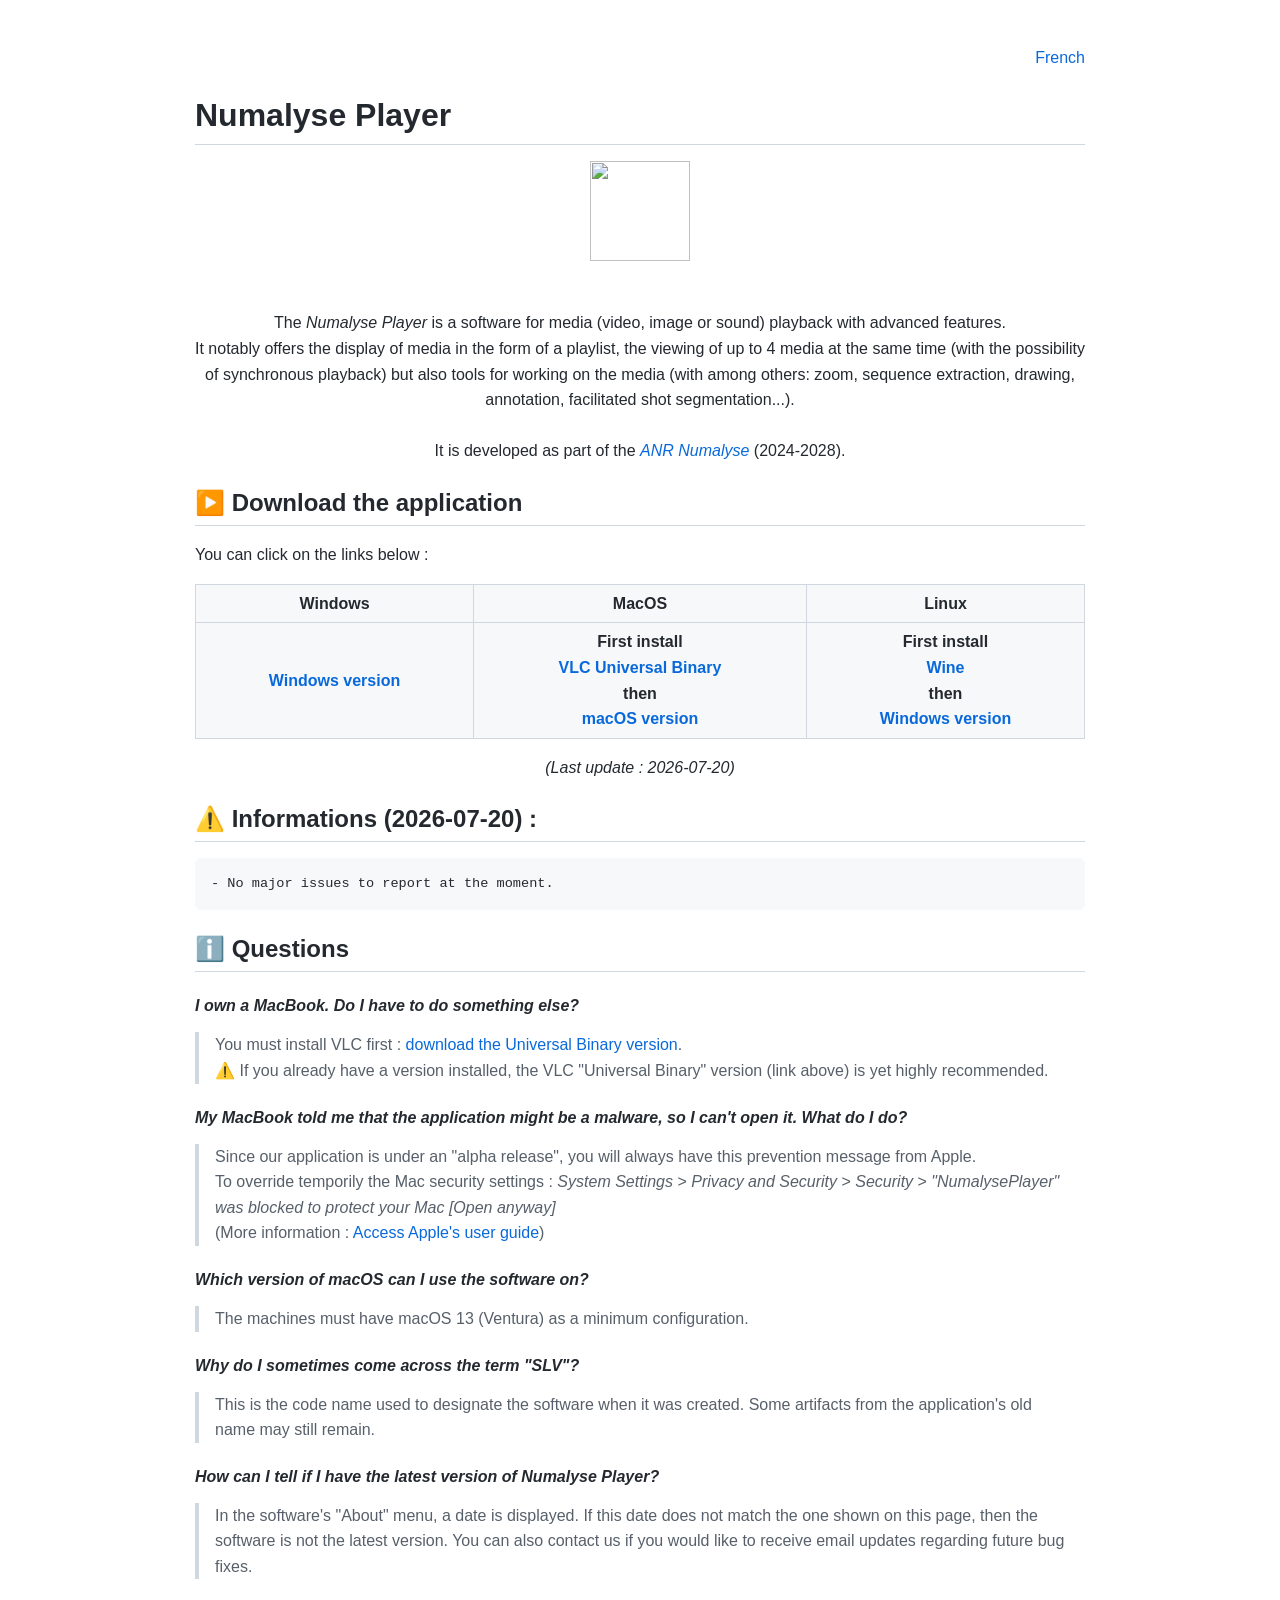
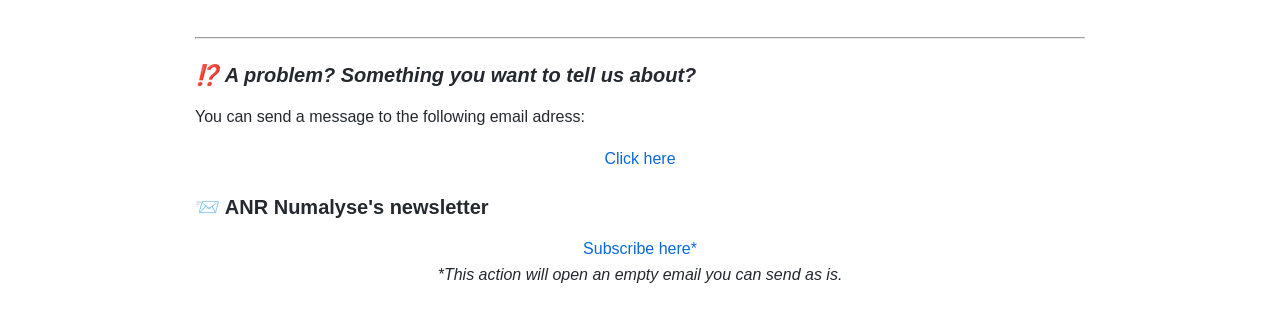
==== en/index.html @ 552baca4 "Update english trad" ====
<!doctype html>
<html>
<head>
  <meta charset="utf-8">
  <link rel="stylesheet" href="../style.css">
</head>
<body>
  <article class="markdown-body">

<div align="right"><a href="../fr/index.html">French</a></div>
    
<h1>Numalyse Player</h1>
<div align="center">

<img src="https://raw.githubusercontent.com/numalyse/SLV/refs/heads/main/Ressources/logo/numalyse_player_logo.png" width="100" height="100">

</div>

<p><br></p>
<div align="center">

The <em>Numalyse Player</em> is a software for media (video, image or sound) playback with advanced features. <br>
It notably offers the display of media in the form of a playlist, the viewing of up to 4 media at the same time (with the possibility of synchronous playback) but also tools for working on the media (with among others: zoom, sequence extraction, drawing, annotation, facilitated shot segmentation...). <br><br>
It is developed as part of the <em><a href="https://anr.fr/Projet-ANR-24-CE54-7489">ANR Numalyse</a></em> (2024-2028).

</div>


<h2>▶️ Download the application</h2>

<!-- <h4>‼️ Information for MacOS users: VLC Universal Binary is required (see Question section)</h4> -->

<p>You can click on the links below :</p>
<div align="center">

<table>
  <tr>
    <th>Windows</th>
    <th>MacOS</th>
    <th>Linux</th>
  </tr>
  <tr>
    <th><a href="https://upvdrive.univ-montp3.fr/s/sGeQYjnFTj5EQ9J">Windows version</a></th>
    <th>First install <br> <a href=https://get.videolan.org/vlc/3.0.23/macosx/vlc-3.0.23-universal.dmg>VLC Universal Binary</a> <br> then <br> <a href="https://upvdrive.univ-montp3.fr/s/RmCMfMLzSxDkB25">macOS version</a></th>
    <th>First install <br> <a href=https://doc.ubuntu-fr.org/wine>Wine</a> <br> then <br> <a href="https://upvdrive.univ-montp3.fr/s/sGeQYjnFTj5EQ9J">Windows version</a></th>
  </tr>
</table>

<em>(Last update : 2026-07-20)</em>

</div>

<h2>⚠️ Informations (2026-07-20) :</h2>
<pre>- No major issues to report at the moment.
</pre>

<h2>ℹ️ Questions</h2>

<h4><em>I own a MacBook. Do I have to do something else?</em></h4>
<blockquote>
<p>You must install VLC first : <a href=https://get.videolan.org/vlc/3.0.23/macosx/vlc-3.0.23-universal.dmg>download the Universal Binary version</a>. <br>
⚠️ If you already have a version installed, the VLC "Universal Binary" version (link above) is yet highly recommended.
</p>
</blockquote>

<h4><em>My MacBook told me that the application might be a malware, so I can't open it. What do I do?</em></h4>
<blockquote>
<p>Since our application is under an "alpha release", you will always have this prevention message from Apple. <br>
  To override temporily the Mac security settings : <i>System Settings</i> 
  > <i>Privacy and Security</i> 
  > <i>Security</i>
  > <i>"NumalysePlayer" was blocked to protect your Mac [Open anyway]</i>
  <br>
  (More information : <a href="https://support.apple.com/en-gb/102445#openanyway">Access Apple's user guide</a>)
</p>
</blockquote>

<h4><em>Which version of macOS can I use the software on?</em></h4>
<blockquote>
<p>The machines must have macOS 13 (Ventura) as a minimum configuration.
</p>
</blockquote>

<h4><em>Why do I sometimes come across the term "SLV"?</em></h4>
<blockquote>
<p>This is the code name used to designate the software when it was created. Some artifacts from the application's old name may still remain.
</p>
</blockquote>

<h4><em>How can I tell if I have the latest version of Numalyse Player?</em></h4>
<blockquote>
<p>In the software's "About" menu, a date is displayed. If this date does not match the one shown on this page, then the software is not the latest version. You can also contact us if you would like to receive email updates regarding future bug fixes.
</p>
</blockquote>

<p><br></p>

<hr>

<h3><em>⁉️ A problem? Something you want to tell us about?</em></h3>
<p>You can send a message to the following email adress:</p>
<div align="center">

 <a href="mailto:christina.maurin@umpv.fr">Click here</a>

 </div>

<h3>📨 ANR Numalyse's newsletter</h3>
<div align="center">

 <a href="mailto:abo.newsletter.numalyse@gmail.com">Subscribe here*</a>

<br>

 <i>*This action will open an empty email you can send as is.</i>
 </div>



  </article>
</body>
</html>
---- style.css ----
/* Base */
body {
  font-family: -apple-system, BlinkMacSystemFont, "Segoe UI", Helvetica, Arial, sans-serif;
  font-size: 16px;
  line-height: 1.6;
  color: #24292f;
  background-color: #ffffff;
  margin: 0;
  /* padding: 24px; */

		box-sizing: border-box;
		min-width: 200px;
		max-width: 980px;
        padding: 45px;

		margin: 0 auto;
}

/* Titres */
h1, h2, h3, h4, h5, h6 {
  font-weight: 600;
  line-height: 1.25;
  margin-top: 24px;
  margin-bottom: 16px;
}

h1 { font-size: 2em; border-bottom: 1px solid #d0d7de; padding-bottom: 0.3em; }
h2 { font-size: 1.5em; border-bottom: 1px solid #d0d7de; padding-bottom: 0.3em; }
h3 { font-size: 1.25em; }

/* Paragraphes */
p {
  margin: 0 0 16px;
}

/* Liens */
a {
  color: #0969da;
  text-decoration: none;
}

a:hover {
  text-decoration: underline;
}

/* Code inline */
code {
  font-family: ui-monospace, SFMono-Regular, Menlo, Monaco, Consolas, "Liberation Mono", monospace;
  font-size: 85%;
  background-color: rgba(175, 184, 193, 0.2);
  padding: 0.2em 0.4em;
  border-radius: 6px;
}

/* Blocs de code */
pre {
  font-family: ui-monospace, SFMono-Regular, Menlo, Monaco, Consolas, "Liberation Mono", monospace;
  font-size: 85%;
  line-height: 1.45;
  background-color: #f6f8fa;
  padding: 16px;
  border-radius: 6px;
  overflow: auto;
}

/* Blockquote */
blockquote {
  margin: 0 0 16px;
  padding: 0 1em;
  color: #57606a;
  border-left: 0.25em solid #d0d7de;
}

/* Listes */
ul, ol {
  padding-left: 2em;
  margin-bottom: 16px;
}

/* Tableaux */
table {
  border-collapse: collapse;
  width: 100%;
  margin-bottom: 16px;
}

th, td {
  border: 1px solid #d0d7de;
  padding: 6px 13px;
}

th {
  background-color: #f6f8fa;
  font-weight: 600;
}

* {
  box-sizing: border-box;
}
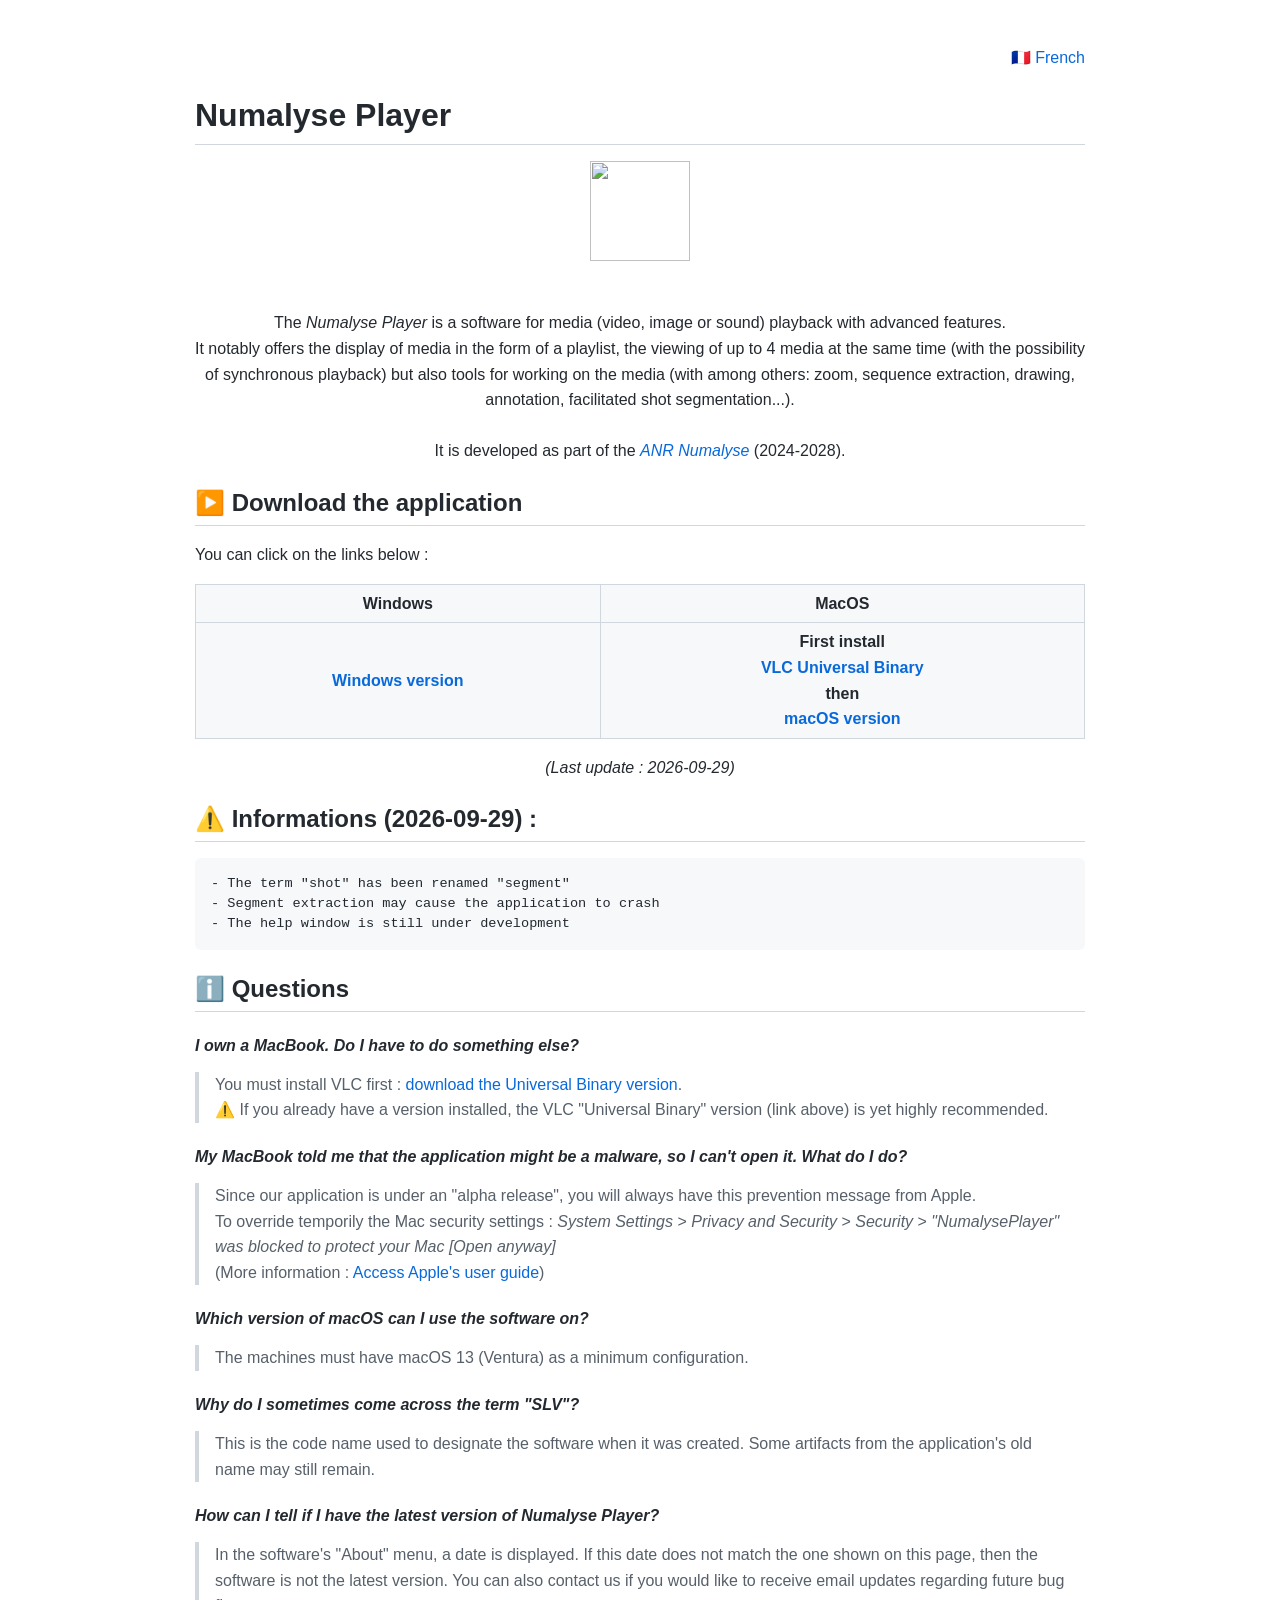
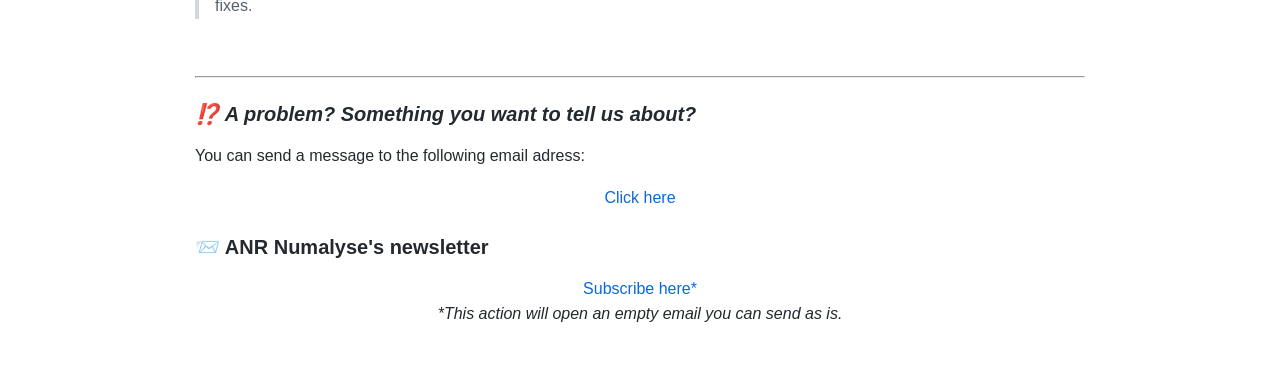
==== commit 29f31924: "Updated 26-09-29" ====
--- a/en/index.html
+++ b/en/index.html
@@ -7,7 +7,7 @@
 <body>
   <article class="markdown-body">
 
-<div align="right"><a href="../fr/index.html">French</a></div>
+<div align="right"><a href="../fr/index.html">🇫🇷 French</a></div>
     
 <h1>Numalyse Player</h1>
 <div align="center">
@@ -36,22 +36,22 @@
 <table>
   <tr>
     <th>Windows</th>
-    <th>MacOS</th>
-    <th>Linux</th>
-  </tr>
+    <th>MacOS</th></tr>
   <tr>
     <th><a href="https://upvdrive.univ-montp3.fr/s/sGeQYjnFTj5EQ9J">Windows version</a></th>
     <th>First install <br> <a href=https://get.videolan.org/vlc/3.0.23/macosx/vlc-3.0.23-universal.dmg>VLC Universal Binary</a> <br> then <br> <a href="https://upvdrive.univ-montp3.fr/s/RmCMfMLzSxDkB25">macOS version</a></th>
-    <th>First install <br> <a href=https://doc.ubuntu-fr.org/wine>Wine</a> <br> then <br> <a href="https://upvdrive.univ-montp3.fr/s/sGeQYjnFTj5EQ9J">Windows version</a></th>
   </tr>
 </table>
 
-<em>(Last update : 2026-07-20)</em>
+<em>(Last update : 2026-09-29)</em>
 
 </div>
 
-<h2>⚠️ Informations (2026-07-20) :</h2>
-<pre>- No major issues to report at the moment.
+<h2>⚠️ Informations (2026-09-29) :</h2>
+<pre>
+- The term "shot" has been renamed "segment"
+- Segment extraction may cause the application to crash
+- The help window is still under development
 </pre>
 
 <h2>ℹ️ Questions</h2>
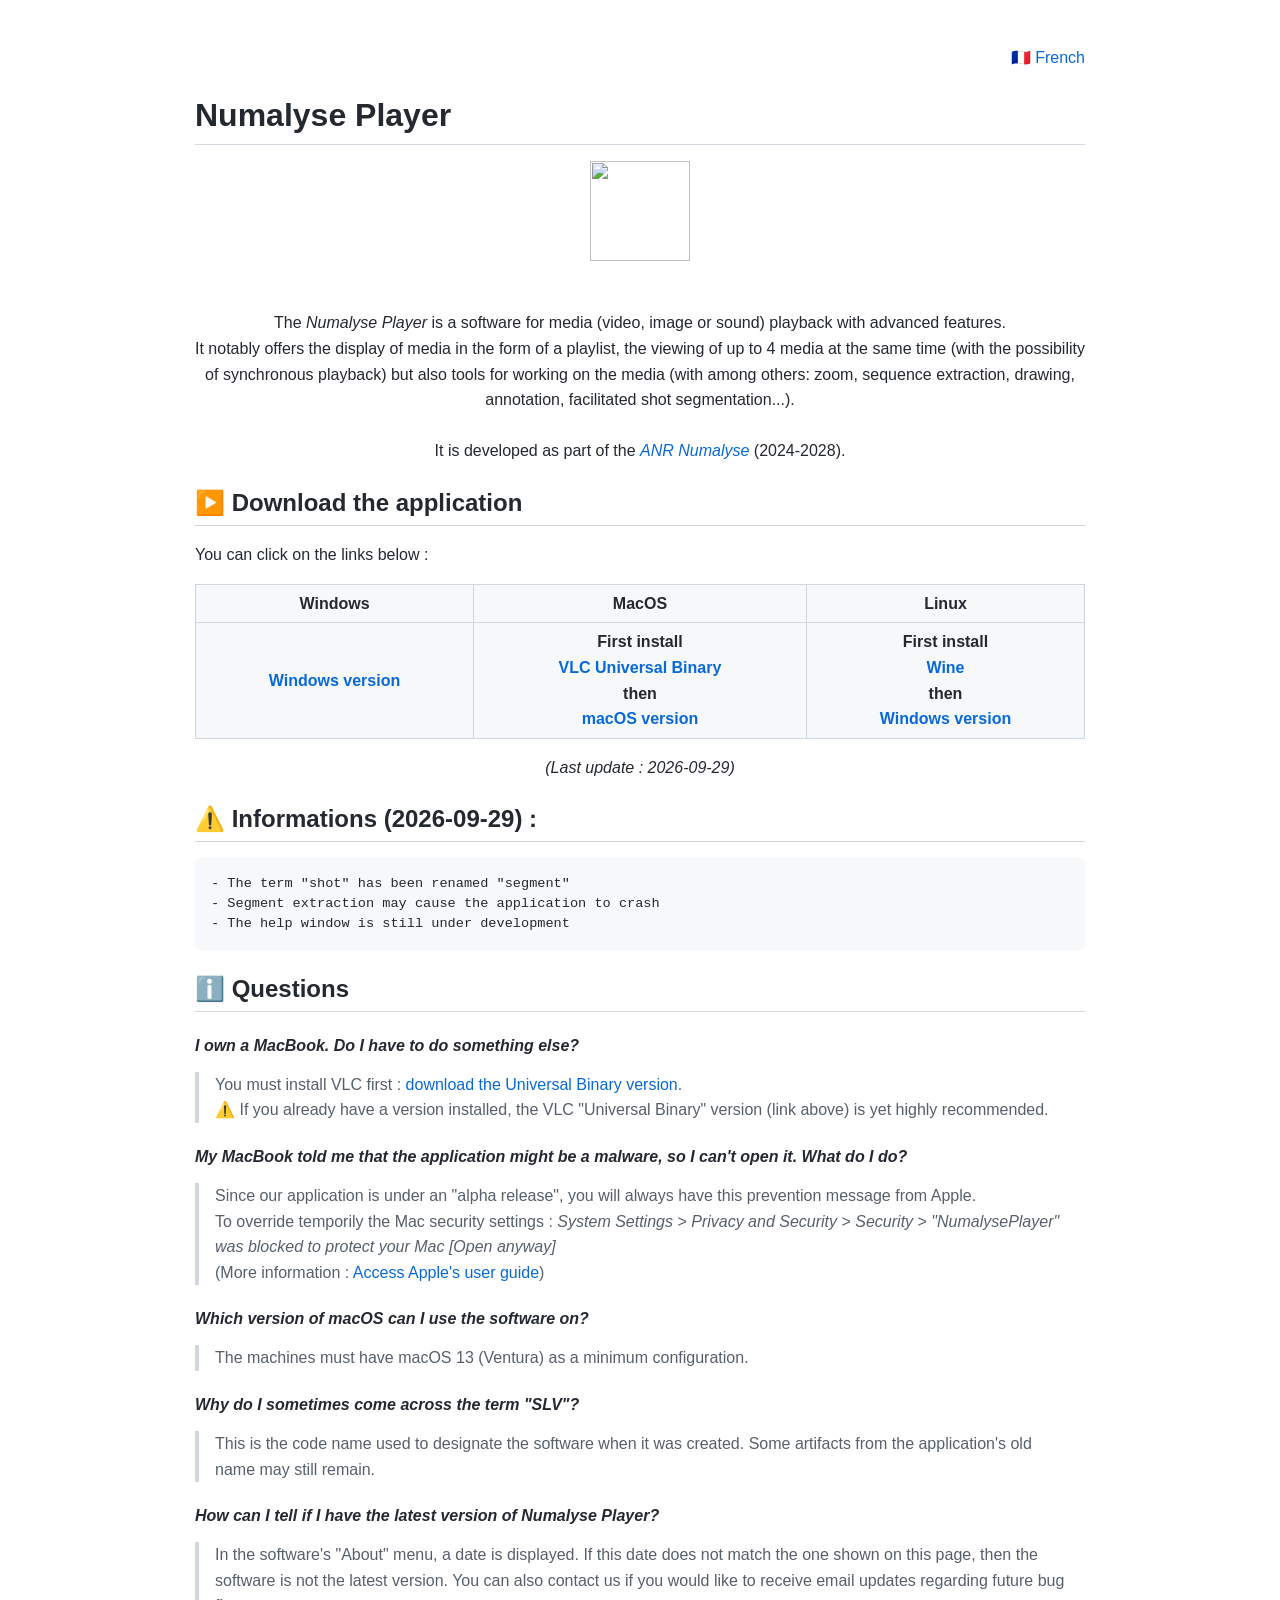
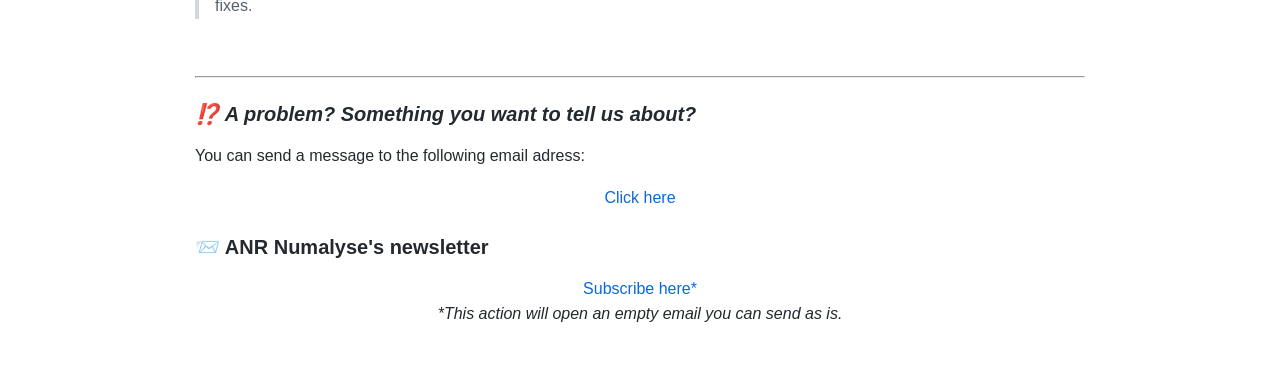
==== commit abe403dd: "Merge branch 'main' of https://github.com/numalyse/numalyse.github.io" ====
--- a/en/index.html
+++ b/en/index.html
@@ -36,10 +36,13 @@
 <table>
   <tr>
     <th>Windows</th>
-    <th>MacOS</th></tr>
+    <th>MacOS</th>
+    <th>Linux</th>
+  </tr>
   <tr>
     <th><a href="https://upvdrive.univ-montp3.fr/s/sGeQYjnFTj5EQ9J">Windows version</a></th>
     <th>First install <br> <a href=https://get.videolan.org/vlc/3.0.23/macosx/vlc-3.0.23-universal.dmg>VLC Universal Binary</a> <br> then <br> <a href="https://upvdrive.univ-montp3.fr/s/RmCMfMLzSxDkB25">macOS version</a></th>
+    <th>First install <br> <a href=https://doc.ubuntu-fr.org/wine>Wine</a> <br> then <br> <a href="https://upvdrive.univ-montp3.fr/s/sGeQYjnFTj5EQ9J">Windows version</a></th>
   </tr>
 </table>
 
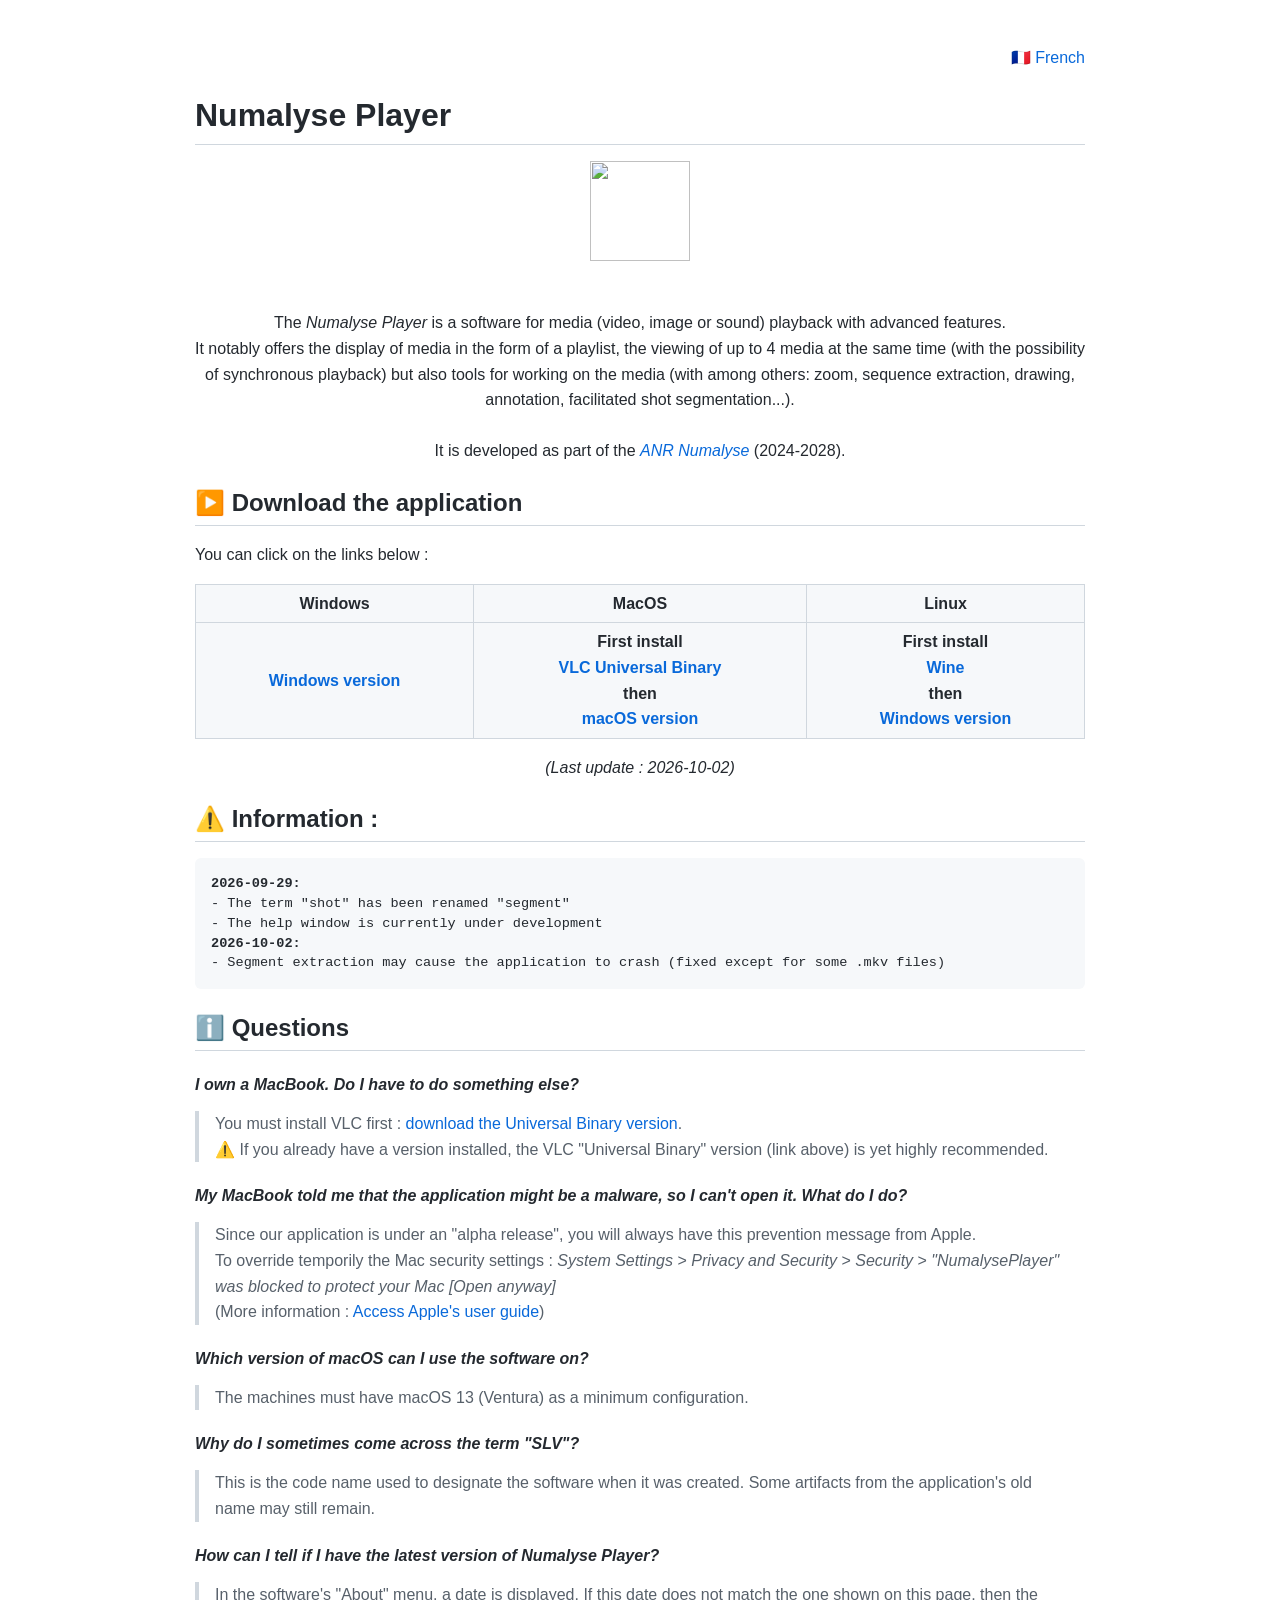
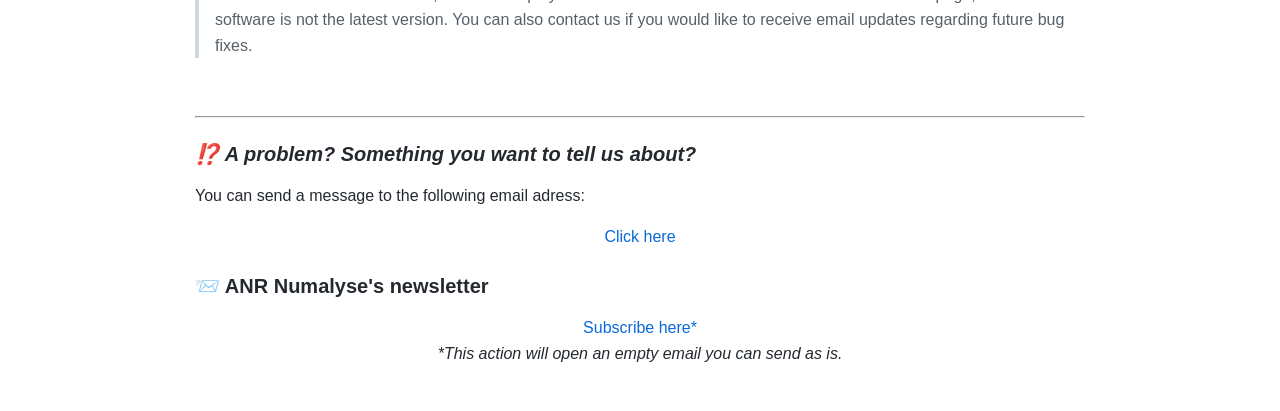
==== commit 708064a8: "Update version" ====
--- a/en/index.html
+++ b/en/index.html
@@ -46,15 +46,17 @@
   </tr>
 </table>
 
-<em>(Last update : 2026-09-29)</em>
+<em>(Last update : 2026-10-02)</em>
 
 </div>
 
-<h2>⚠️ Informations (2026-09-29) :</h2>
+<h2>⚠️ Information :</h2>
 <pre>
+<b>2026-09-29:</b>
 - The term "shot" has been renamed "segment"
-- Segment extraction may cause the application to crash
-- The help window is still under development
+- The help window is currently under development
+<b>2026-10-02:</b>
+- Segment extraction may cause the application to crash (fixed except for some .mkv files)
 </pre>
 
 <h2>ℹ️ Questions</h2>
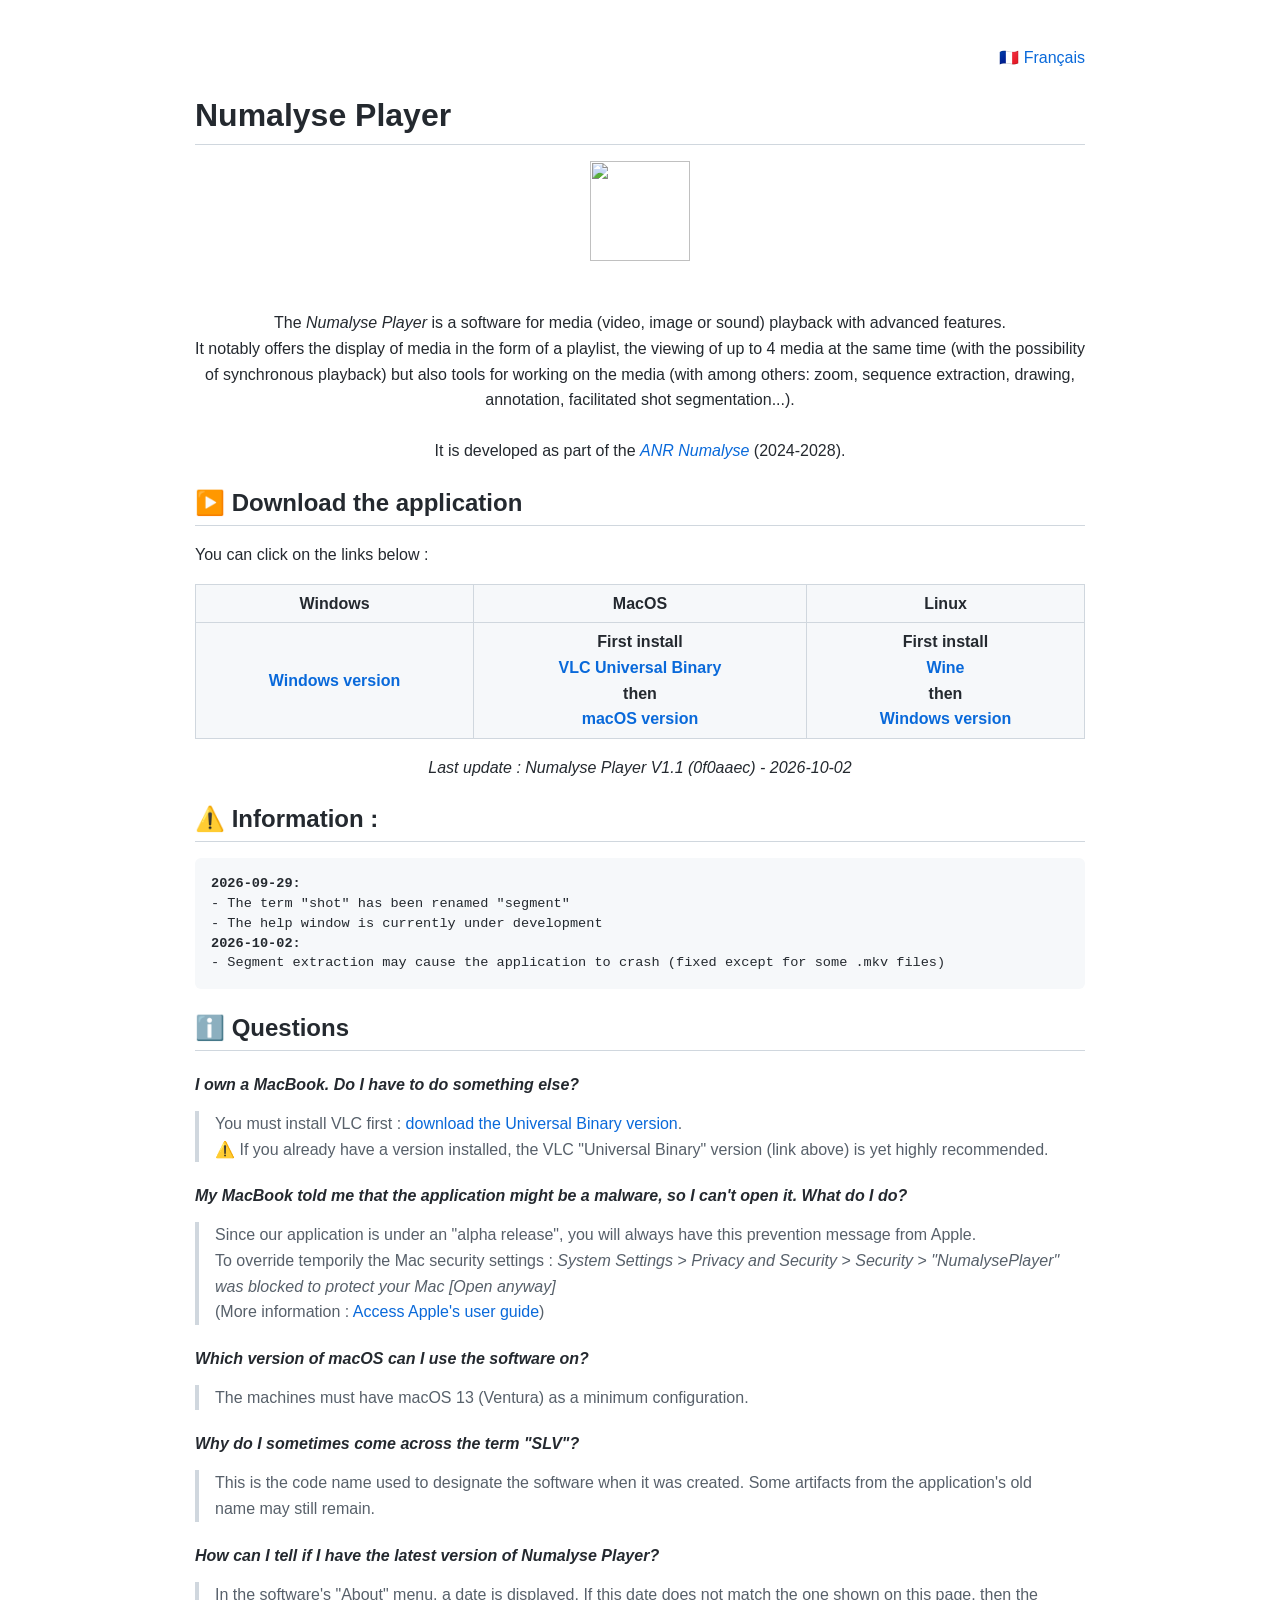
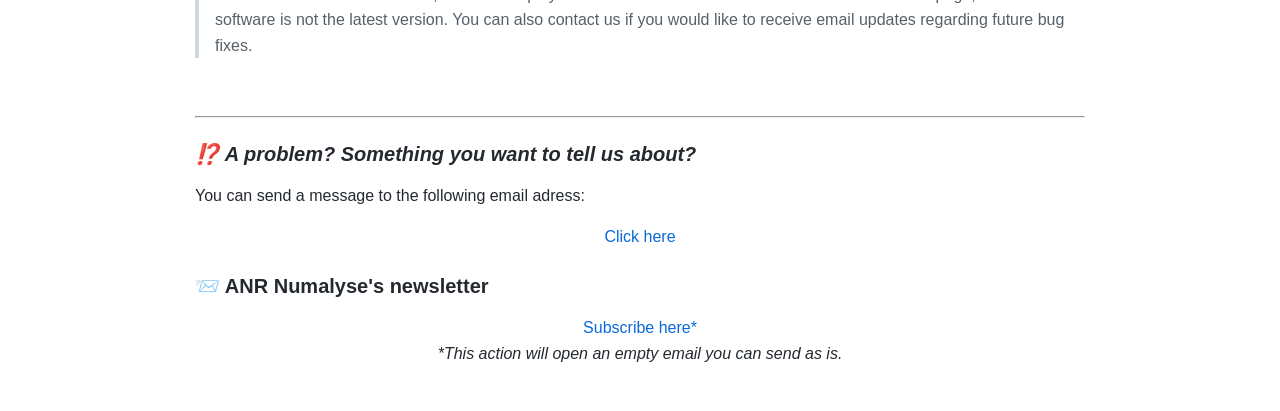
==== commit e52d3290: "Fixed version" ====
--- a/en/index.html
+++ b/en/index.html
@@ -7,7 +7,7 @@
 <body>
   <article class="markdown-body">
 
-<div align="right"><a href="../fr/index.html">🇫🇷 French</a></div>
+<div align="right"><a href="../fr/index.html">🇫🇷 Français</a></div>
     
 <h1>Numalyse Player</h1>
 <div align="center">
@@ -46,7 +46,7 @@
   </tr>
 </table>
 
-<em>(Last update : 2026-10-02)</em>
+<em>Last update : Numalyse Player V1.1 (0f0aaec) - 2026-10-02</em>
 
 </div>
 
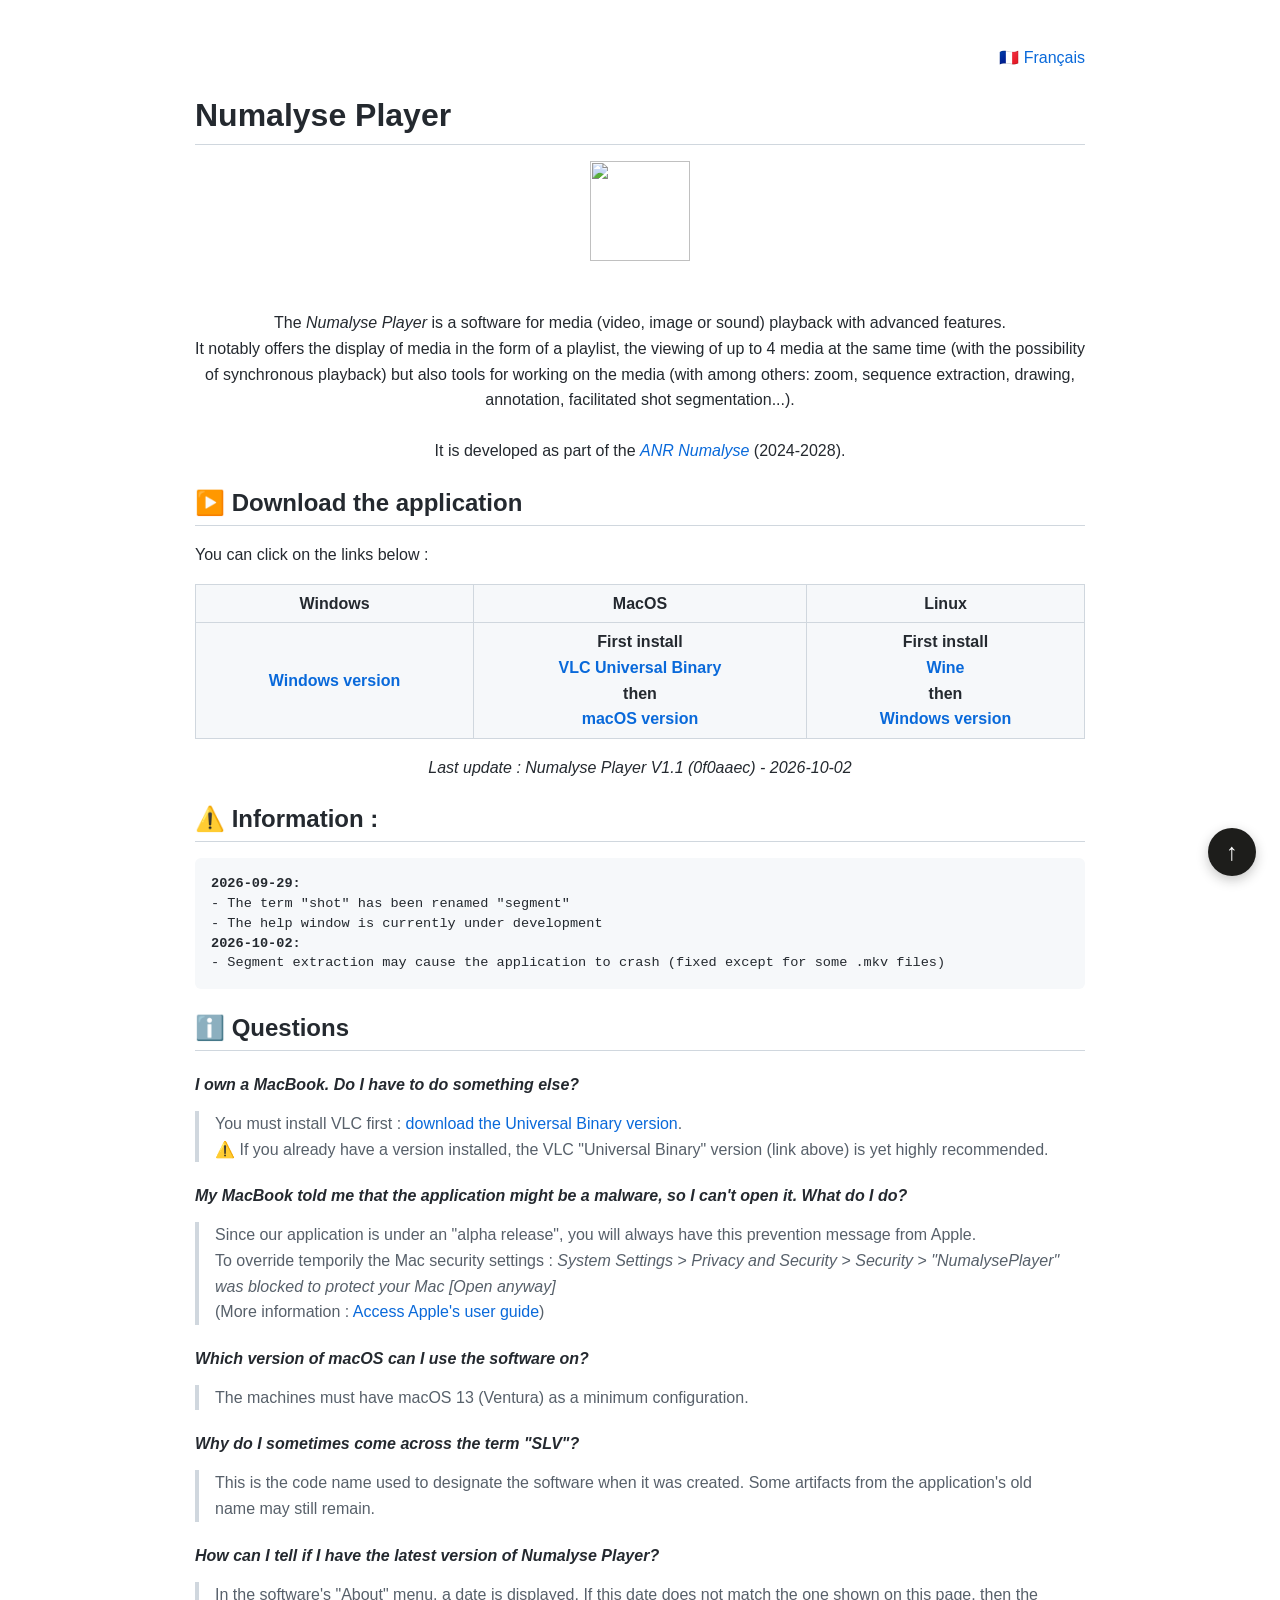
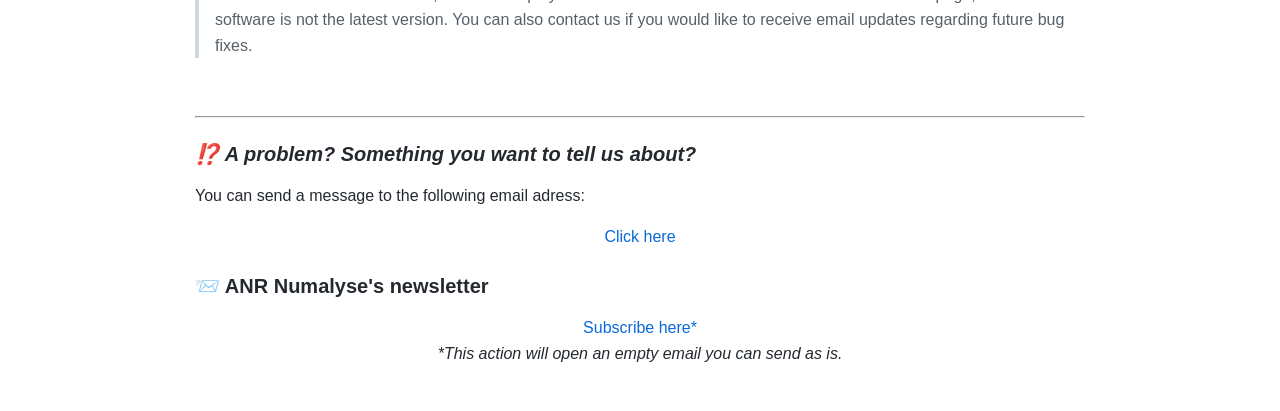
==== commit 5e79e601: "Added top button" ====
--- a/en/index.html
+++ b/en/index.html
@@ -4,7 +4,7 @@
   <meta charset="utf-8">
   <link rel="stylesheet" href="../style.css">
 </head>
-<body>
+<body id="top">
   <article class="markdown-body">
 
 <div align="right"><a href="../fr/index.html">🇫🇷 Français</a></div>
@@ -123,6 +123,8 @@
 
 
   </article>
+
+  <a href="#top" class="scroll-top" aria-label="Back to top" title="Back to top">↑</a>
 </body>
 </html>
 
--- a/style.css
+++ b/style.css
@@ -1,4 +1,8 @@
 /* Base */
+html {
+  scroll-behavior: smooth;
+}
+
 body {
   font-family: -apple-system, BlinkMacSystemFont, "Segoe UI", Helvetica, Arial, sans-serif;
   font-size: 16px;
@@ -14,6 +18,32 @@
         padding: 45px;
 
 		margin: 0 auto;
+}
+
+.scroll-top {
+  position: fixed;
+  right: 24px;
+  bottom: 24px;
+  width: 48px;
+  height: 48px;
+  display: flex;
+  align-items: center;
+  justify-content: center;
+  border-radius: 50%;
+  background-color: #1d1d1b;
+  color: #ffffff;
+  font-size: 1.5rem;
+  font-weight: bold;
+  line-height: 1;
+  box-shadow: 0 4px 12px rgba(29, 29, 27, 0.25);
+  z-index: 1000;
+  text-decoration: none;
+  transition: background-color 0.2s ease;
+}
+
+.scroll-top:hover {
+  background-color: #0f0f0e;
+  text-decoration: none;
 }
 
 /* Titres */
@@ -96,4 +126,11 @@
 
 * {
   box-sizing: border-box;
+}
+
+video {
+  display: block;
+  margin: 0 auto;
+  max-width: 100%;
+  height: auto;
 }
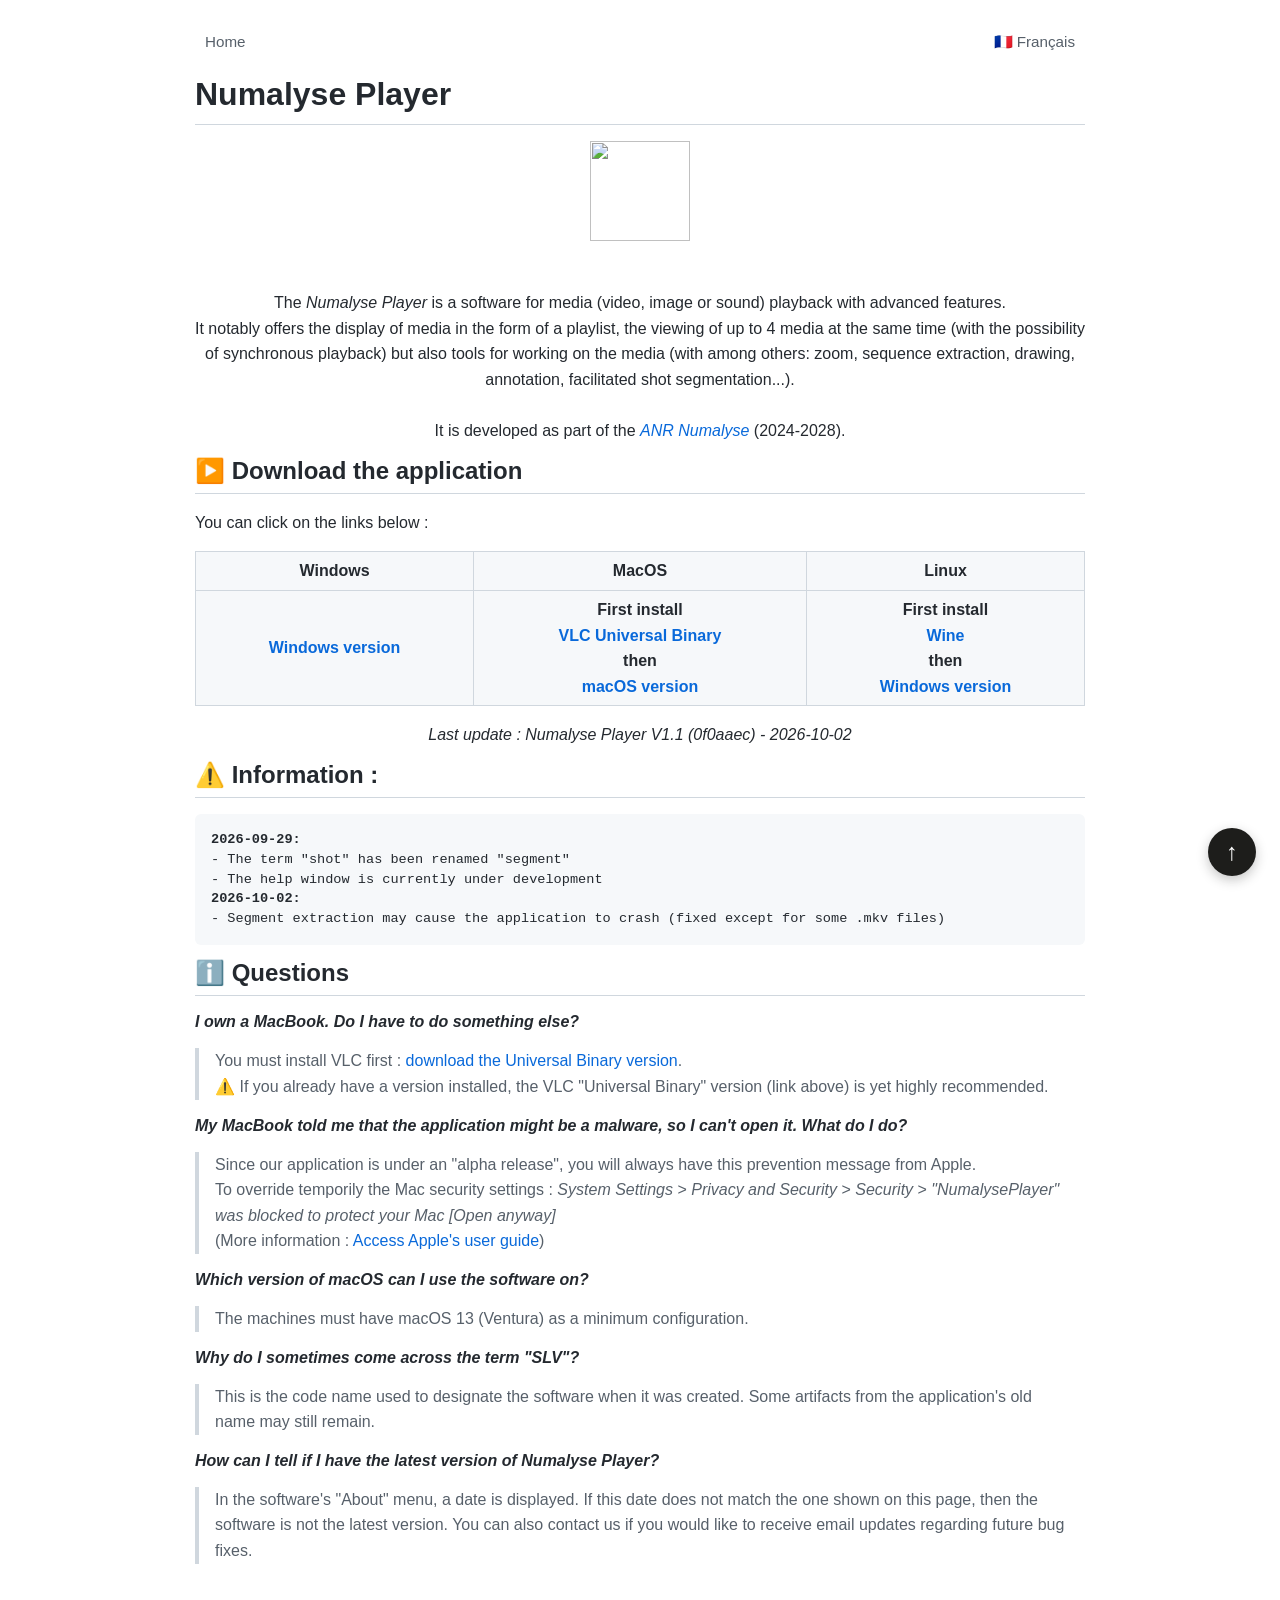
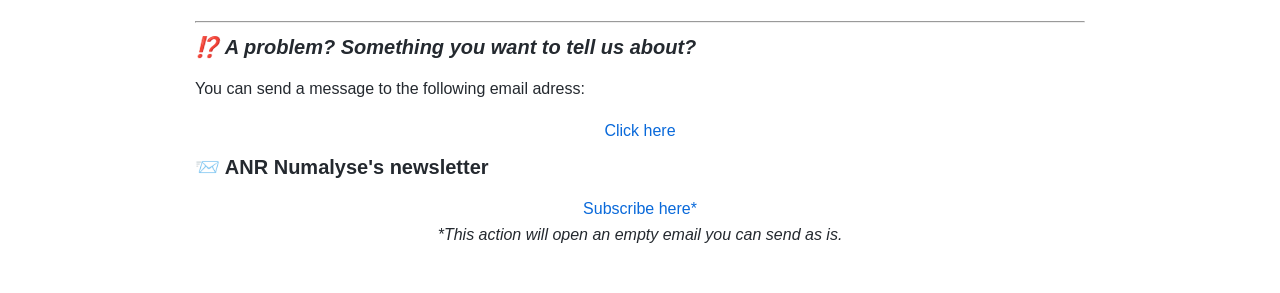
==== commit 475be733: "Added menu" ====
--- a/en/index.html
+++ b/en/index.html
@@ -5,9 +5,14 @@
   <link rel="stylesheet" href="../style.css">
 </head>
 <body id="top">
+  <nav class="site-nav" aria-label="Main navigation">
+    <div class="nav-links">
+      <a href="index.html" class="nav-link active">Home</a>
+    </div>
+    <div class="nav-lang"><a href="../fr/index.html" class="nav-link">🇫🇷 Français</a></div>
+  </nav>
+
   <article class="markdown-body">
-
-<div align="right"><a href="../fr/index.html">🇫🇷 Français</a></div>
     
 <h1>Numalyse Player</h1>
 <div align="center">
--- a/style.css
+++ b/style.css
@@ -15,9 +15,62 @@
 		box-sizing: border-box;
 		min-width: 200px;
 		max-width: 980px;
-        padding: 45px;
+        padding: 20px 45px 45px;
 
 		margin: 0 auto;
+}
+
+.site-nav {
+  display: flex;
+  align-items: center;
+  justify-content: space-between;
+  gap: 12px;
+  margin: 0 auto 10px;
+  padding: 4px 0;
+  max-width: 980px;
+}
+
+.nav-links {
+  display: flex;
+  align-items: center;
+  gap: 6px;
+  flex-wrap: wrap;
+}
+
+.nav-link {
+  display: inline-block;
+  padding: 6px 10px;
+  border-radius: 6px;
+  color: #57606a;
+  font-size: 0.95rem;
+  font-weight: 500;
+}
+
+.nav-link:hover {
+  text-decoration: none;
+  background-color: #f6f8fa;
+  color: #24292f;
+}
+
+/* .nav-link.active {
+  background-color: #eef6ff;
+  color: #57606a;
+}
+
+.nav-link.active:hover {
+  background-color: #e6f2ff;
+  color: #24292f;
+} */
+
+.nav-lang {
+  display: flex;
+  align-items: center;
+  white-space: nowrap;
+  font-size: 0.9rem;
+}
+
+.nav-lang .nav-link {
+  color: #57606a;
 }
 
 .scroll-top {
@@ -50,11 +103,11 @@
 h1, h2, h3, h4, h5, h6 {
   font-weight: 600;
   line-height: 1.25;
-  margin-top: 24px;
+  margin-top: 12px;
   margin-bottom: 16px;
 }
 
-h1 { font-size: 2em; border-bottom: 1px solid #d0d7de; padding-bottom: 0.3em; }
+h1 { font-size: 2em; border-bottom: 1px solid #d0d7de; padding-bottom: 0.3em; margin-top: 0; }
 h2 { font-size: 1.5em; border-bottom: 1px solid #d0d7de; padding-bottom: 0.3em; }
 h3 { font-size: 1.25em; }
 
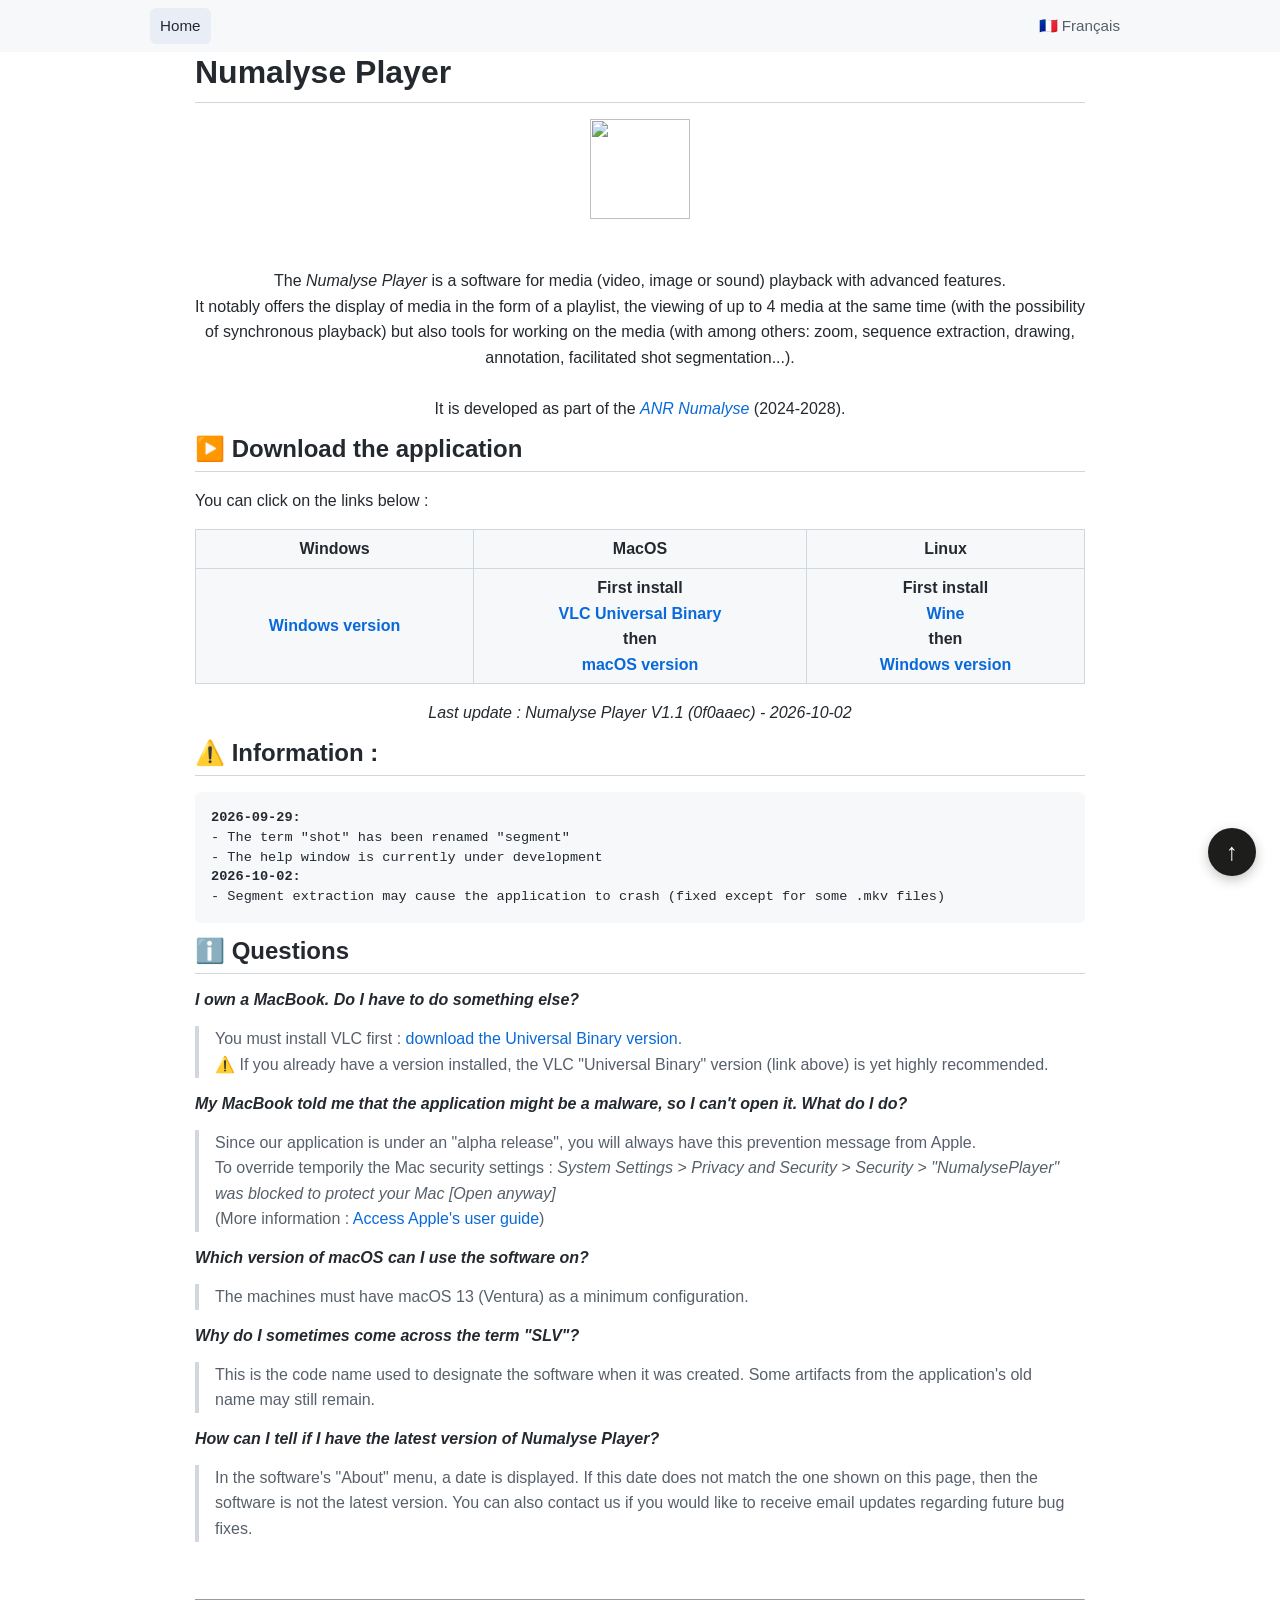
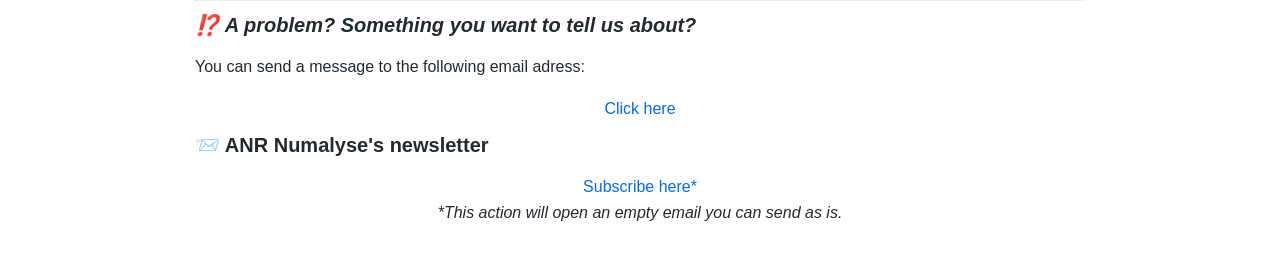
==== commit 212f7fb7: "Updated menu design" ====
--- a/en/index.html
+++ b/en/index.html
@@ -5,12 +5,14 @@
   <link rel="stylesheet" href="../style.css">
 </head>
 <body id="top">
-  <nav class="site-nav" aria-label="Main navigation">
-    <div class="nav-links">
-      <a href="index.html" class="nav-link active">Home</a>
-    </div>
-    <div class="nav-lang"><a href="../fr/index.html" class="nav-link">🇫🇷 Français</a></div>
-  </nav>
+  <div class="site-nav-wrap">
+    <nav class="site-nav" aria-label="Main navigation">
+      <div class="nav-links">
+        <a href="index.html" class="nav-link active">Home</a>
+      </div>
+      <div class="nav-lang"><a href="../fr/index.html" class="nav-link">🇫🇷 Français</a></div>
+    </nav>
+  </div>
 
   <article class="markdown-body">
     
--- a/style.css
+++ b/style.css
@@ -15,9 +15,16 @@
 		box-sizing: border-box;
 		min-width: 200px;
 		max-width: 980px;
-        padding: 20px 45px 45px;
+        padding: 0 45px 45px;
 
 		margin: 0 auto;
+}
+
+.site-nav-wrap {
+  width: 100vw;
+  margin-left: calc(50% - 50vw);
+  background: rgba(246, 248, 250, 0.9);
+  padding: 0;
 }
 
 .site-nav {
@@ -25,9 +32,12 @@
   align-items: center;
   justify-content: space-between;
   gap: 12px;
-  margin: 0 auto 10px;
-  padding: 4px 0;
+  width: 100%;
   max-width: 980px;
+  margin: 0 auto;
+  padding: 8px 0;
+  border-radius: 0;
+  box-sizing: border-box;
 }
 
 .nav-links {
@@ -44,12 +54,23 @@
   color: #57606a;
   font-size: 0.95rem;
   font-weight: 500;
+  transition: background-color 0.15s ease, color 0.15s ease, transform 0.15s ease;
 }
 
 .nav-link:hover {
   text-decoration: none;
-  background-color: #f6f8fa;
+  background-color: #eef2f7;
   color: #24292f;
+}
+
+.nav-link.active {
+  background-color: #e9eef6;
+  color: #1f2937;
+}
+
+.nav-link.active:hover {
+  background-color: #e3ebf7;
+  color: #1f2937;
 }
 
 /* .nav-link.active {
